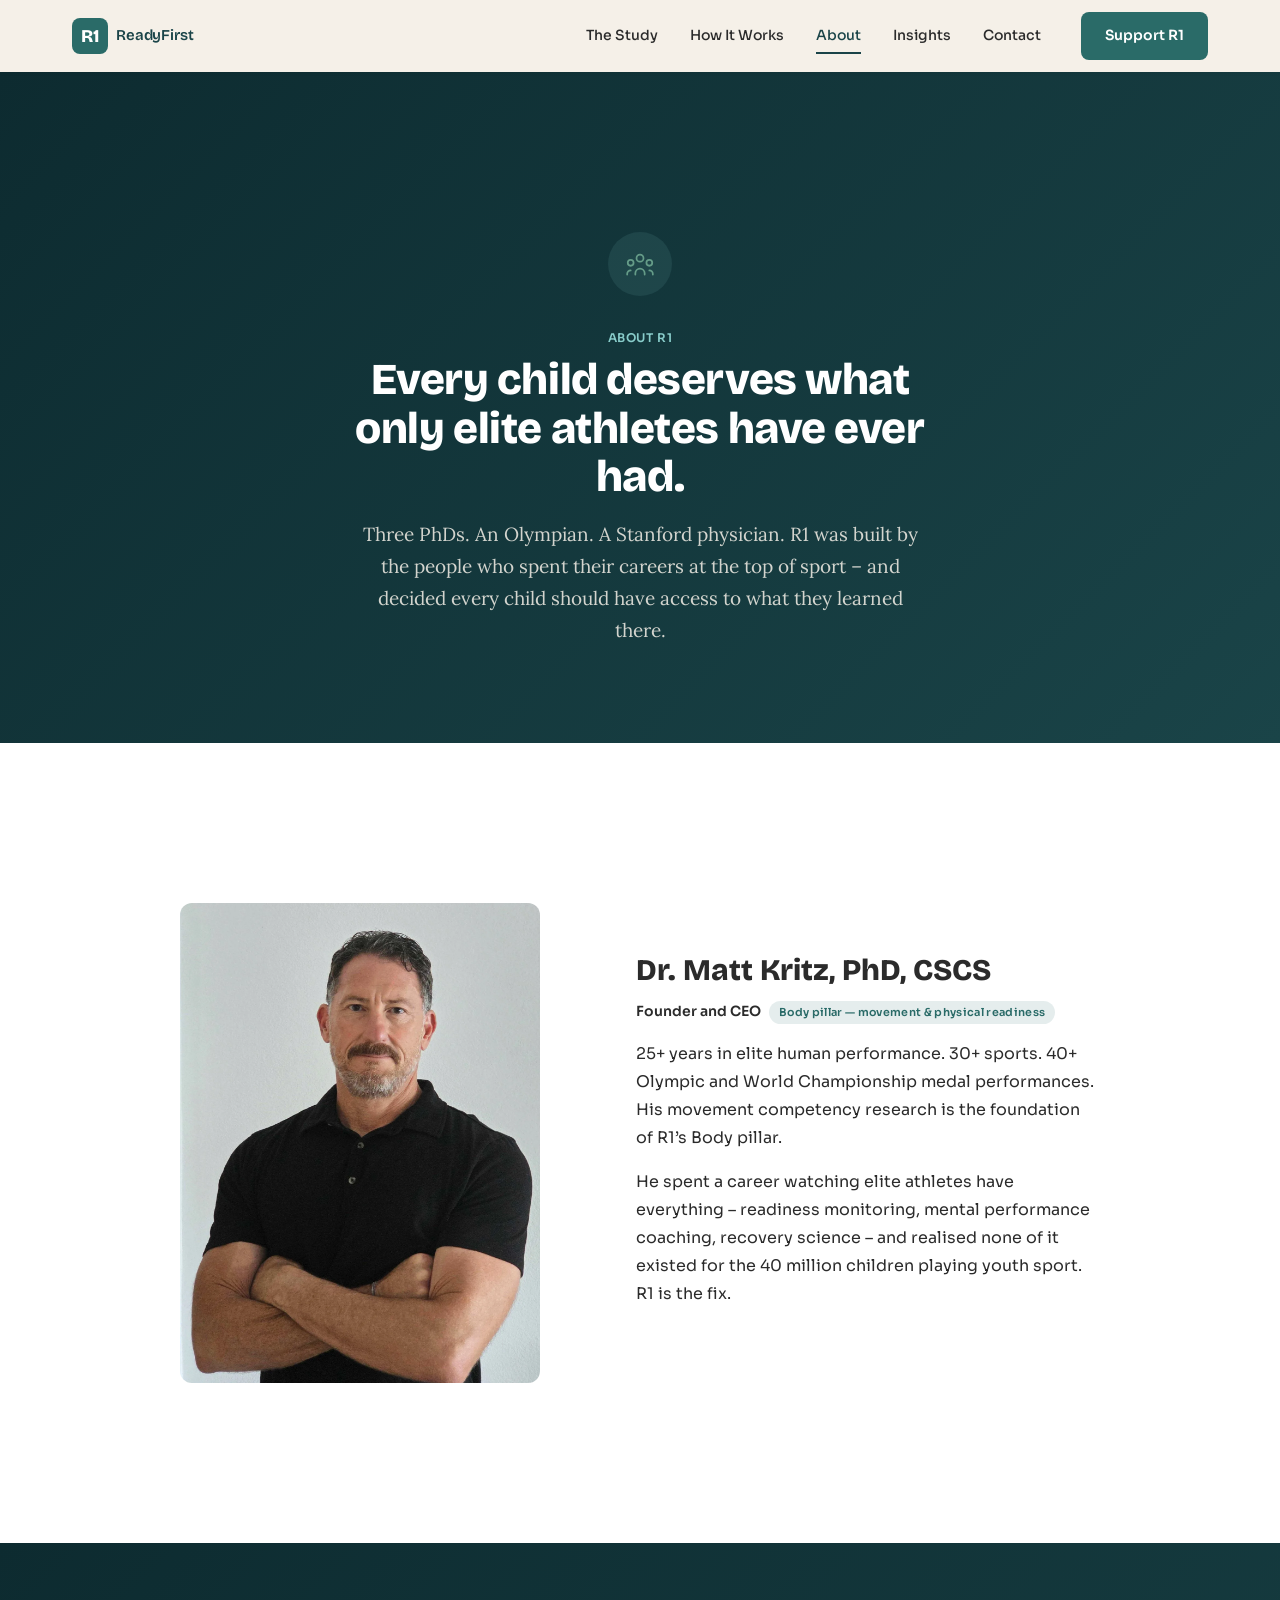
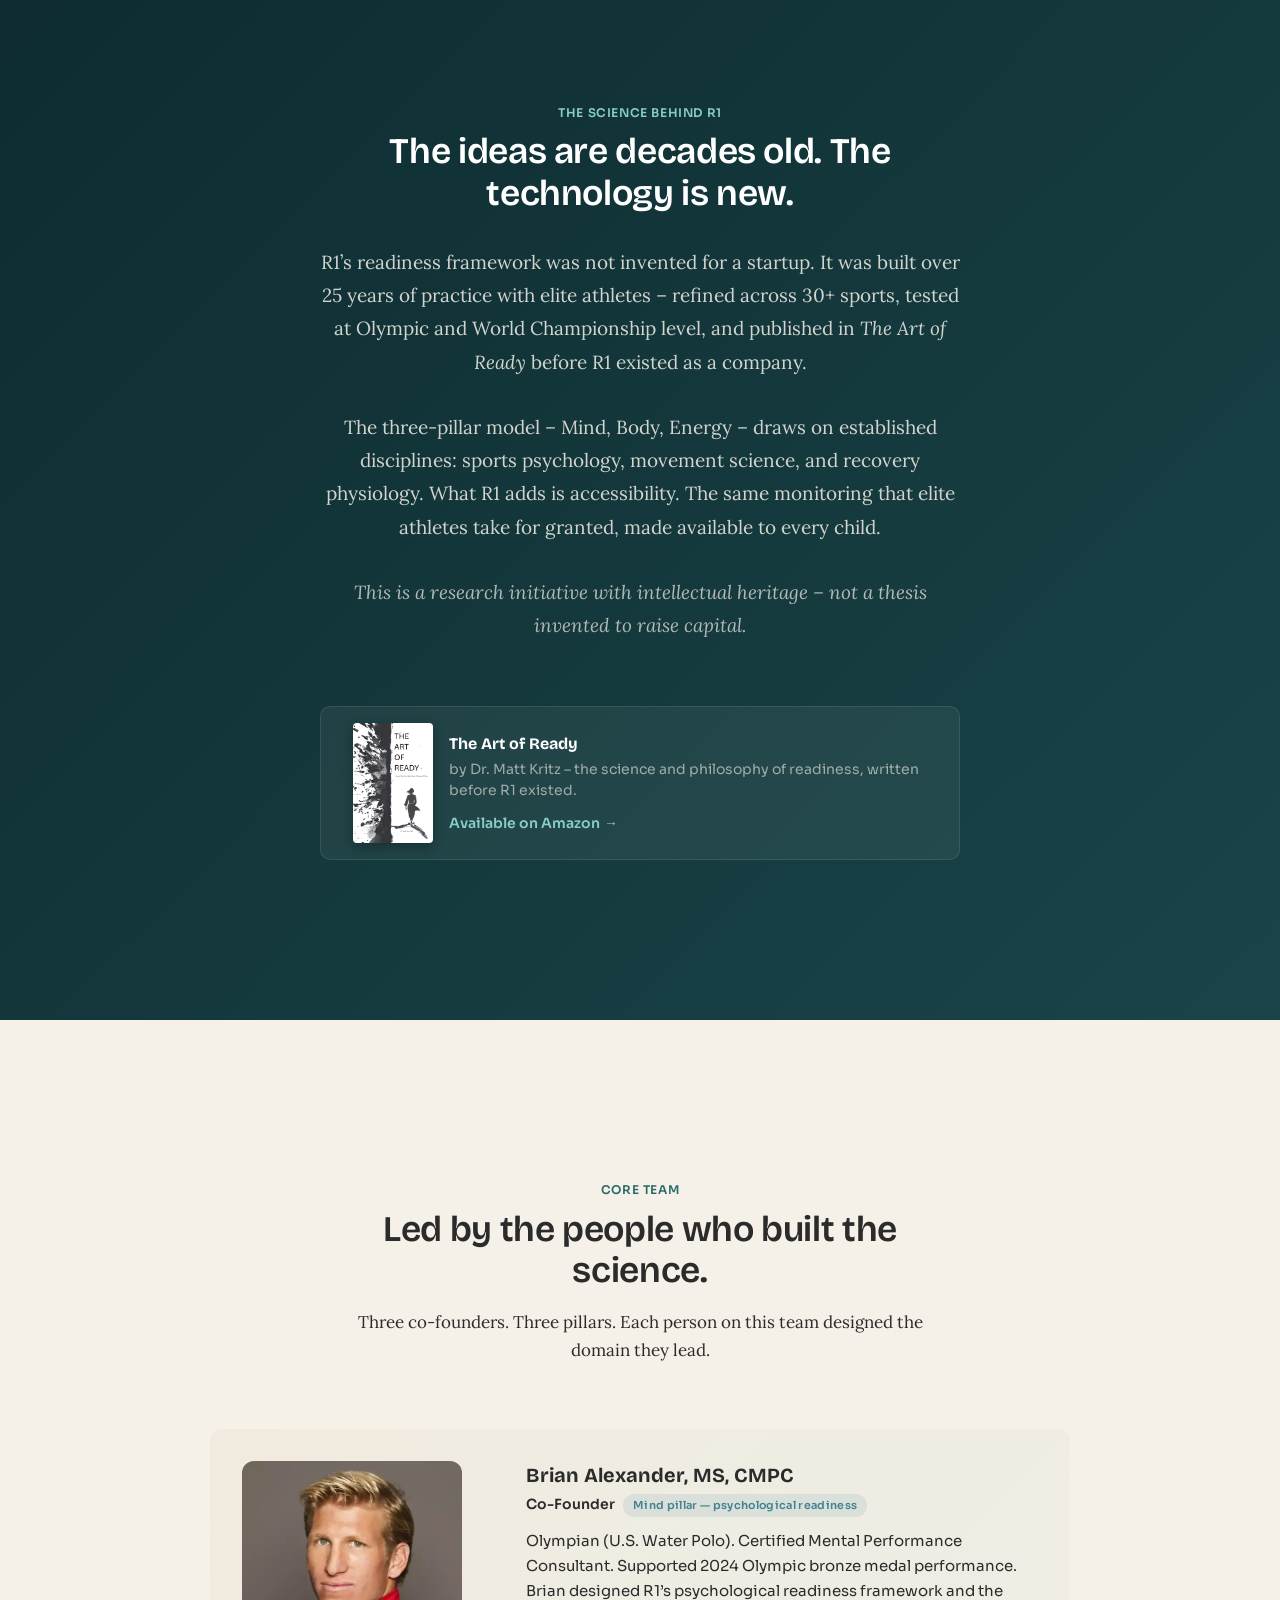
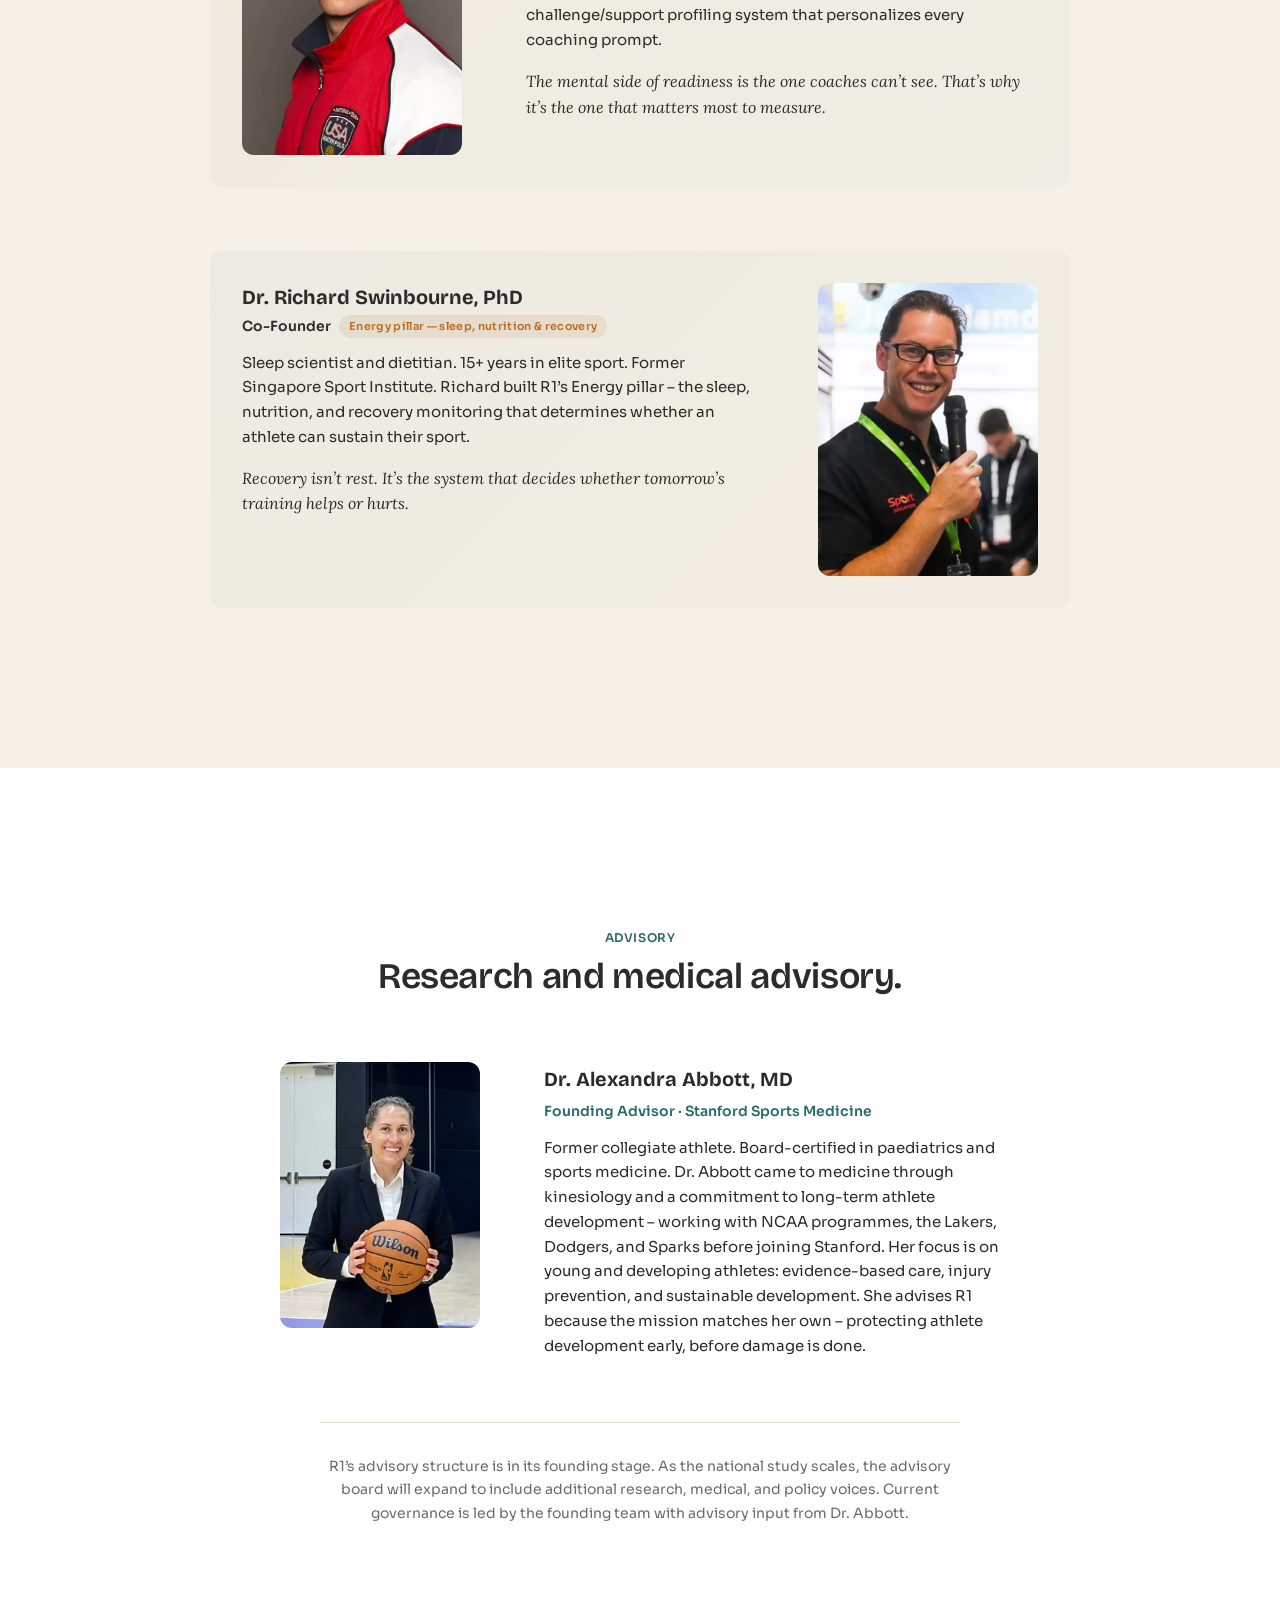
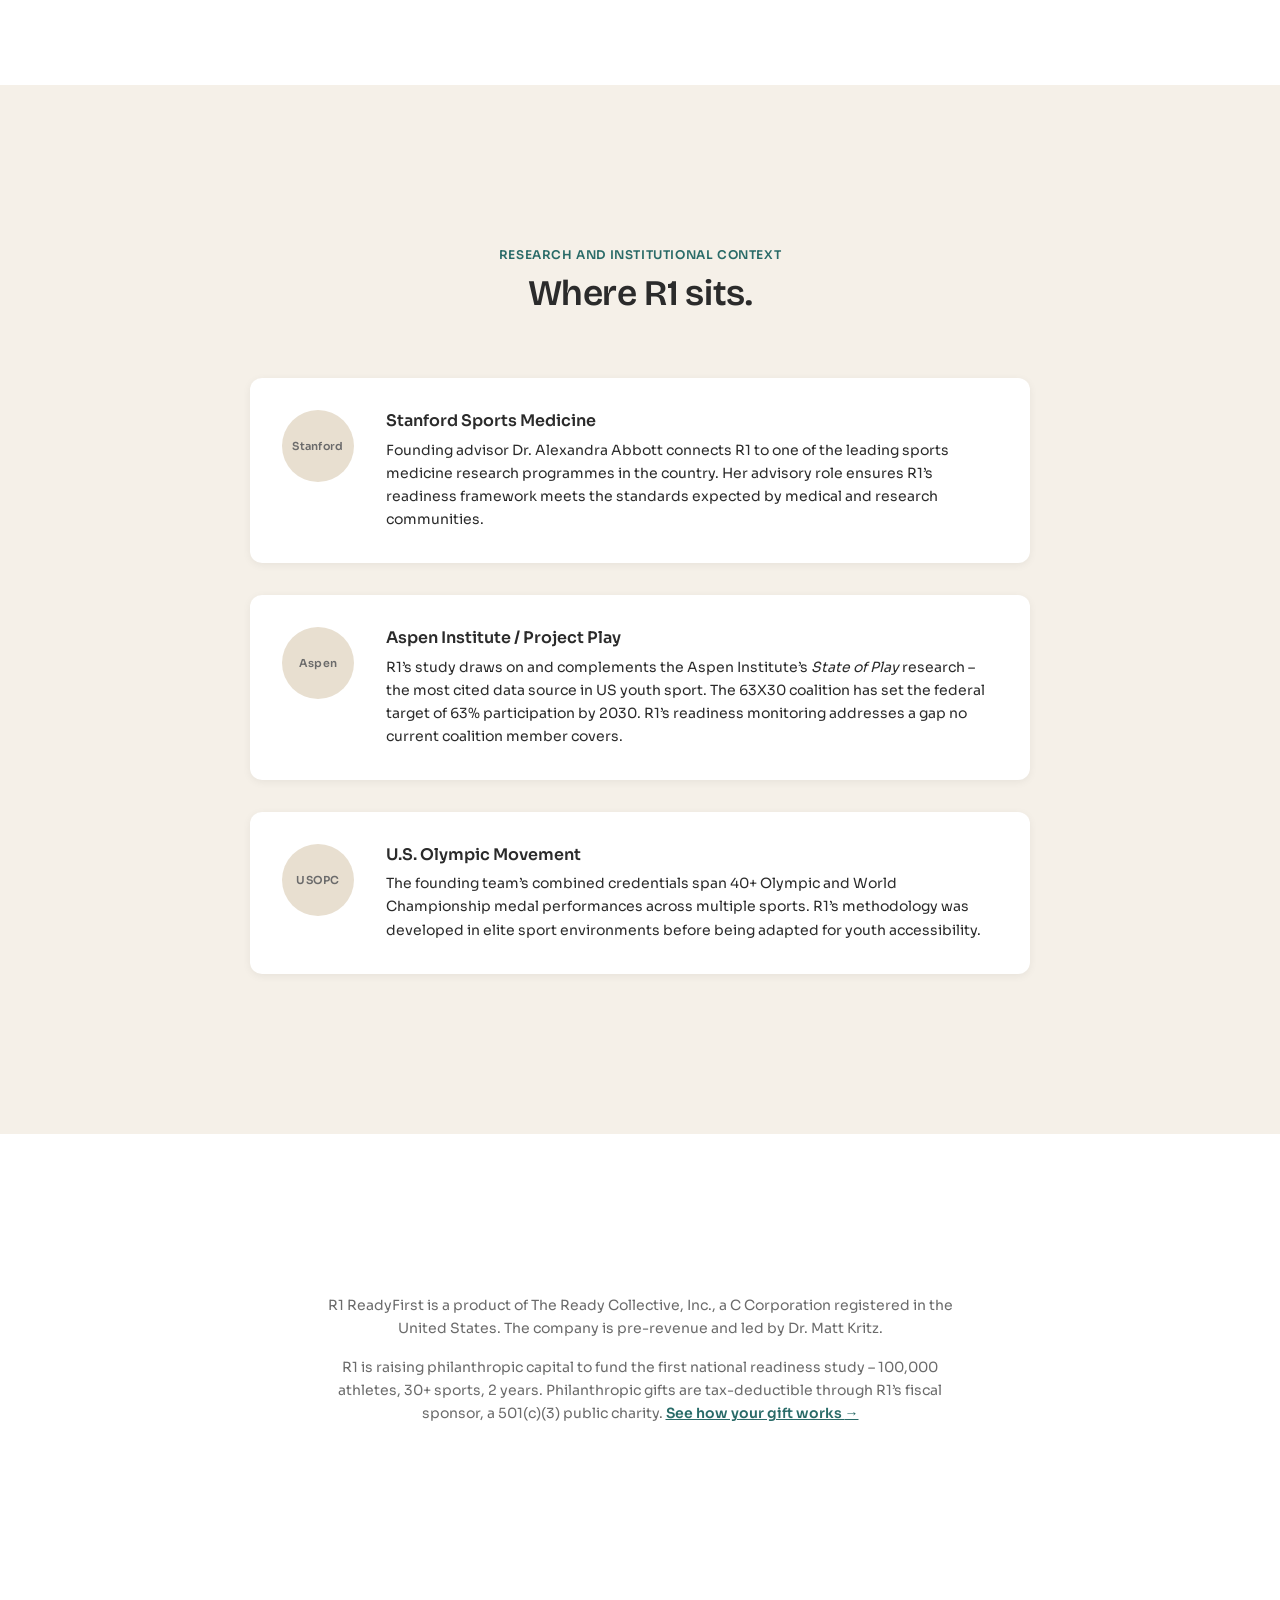
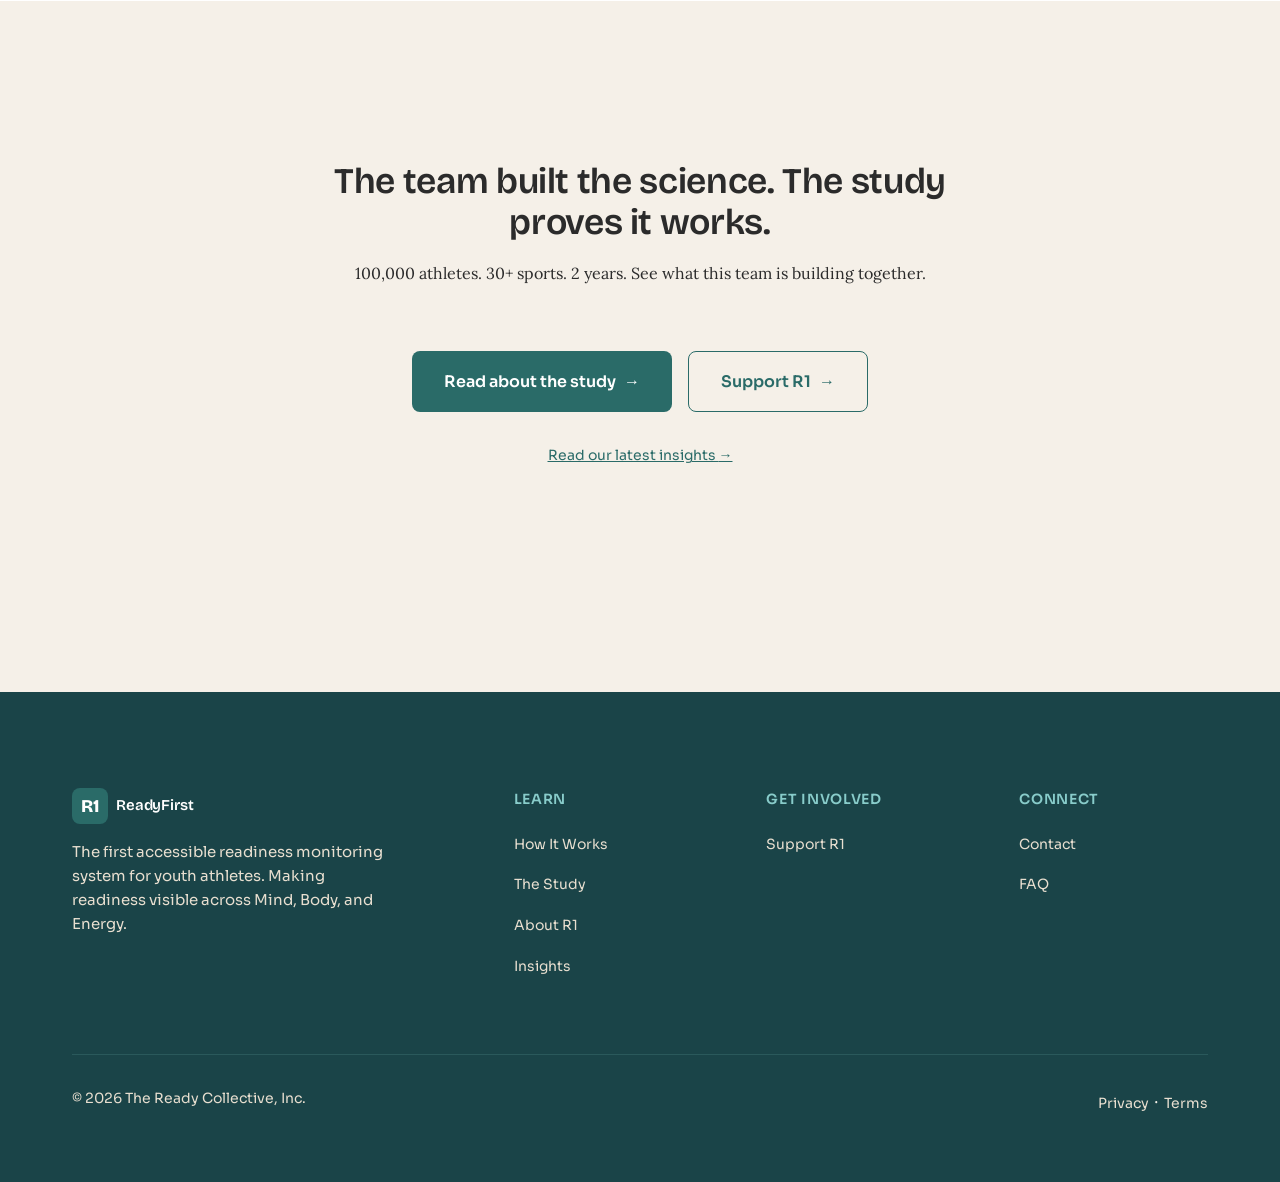
==== about.html @ bba160d3 "Add files via upload" ====
<!DOCTYPE html>
<html lang="en">
<head>
<meta charset="UTF-8">
<meta name="viewport" content="width=device-width, initial-scale=1.0">
<title>About – R1 ReadyFirst</title>
<meta name="description" content="The team behind R1 ReadyFirst. 3 PhDs, an Olympian, a Stanford advisor. 25+ years building the science behind youth athlete readiness.">
<meta property="og:title" content="About – R1 ReadyFirst">
<meta property="og:description" content="Meet the team behind R1 ReadyFirst – 3 PhDs, an Olympian, and a Stanford advisor building the first youth readiness system.">
<meta property="og:image" content="https://www.readyfirst.com/img/og-card.png">
<meta property="og:type" content="website">
<meta property="og:url" content="https://www.readyfirst.com/about.html">
<link rel="preconnect" href="https://fonts.googleapis.com">
<link rel="preconnect" href="https://fonts.gstatic.com" crossorigin>
<link href="https://fonts.googleapis.com/css2?family=Bricolage+Grotesque:wght@600;700;800&family=Lora:ital,wght@0,400;0,700;1,400&family=Libre+Baskerville:ital,wght@0,400;0,700;1,400&family=Sora:wght@400;500;600&display=swap" rel="stylesheet">
<link rel="stylesheet" href="css/shared.css">
<link rel="stylesheet" href="css/about.css">
<link rel="icon" href="data:image/svg+xml,%3Csvg xmlns=%27http://www.w3.org/2000/svg%27 viewBox=%270 0 36 36%27%3E%3Crect width=%2736%27 height=%2736%27 rx=%278%27 fill=%27%232D6A4F%27/%3E%3Ctext x=%2718%27 y=%2725%27 font-family=%27sans-serif%27 font-weight=%27800%27 font-size=%2718%27 fill=%27white%27 text-anchor=%27middle%27%3ER1%3C/text%3E%3C/svg%3E">
</head>
<body>

<!-- NAV -->
<a href="#main" class="skip-to-content">Skip to content</a>
<nav class="site-nav" role="navigation" aria-label="Main navigation">
  <div class="container">
    <a href="index.html" class="nav-logo"><span class="logo-mark">R1</span>ReadyFirst</a>
    <ul class="nav-links" id="navLinks">
      <li><a href="study.html">The Study</a></li>
      <li><a href="how-it-works.html">How It Works</a></li>
      <li><a href="about.html" class="nav-active">About</a></li>
      <li><a href="blog.html">Insights</a></li>
      <li><a href="contact.html">Contact</a></li>
      <li><a href="support.html" class="btn btn--primary">Support R1</a></li>
    </ul>
    <button class="nav-toggle" aria-label="Toggle menu" onclick="document.getElementById('navLinks').classList.toggle('open')"><svg viewBox="0 0 24 24" fill="none" stroke="currentColor" stroke-width="2" stroke-linecap="round"><line x1="3" y1="6" x2="21" y2="6"/><line x1="3" y1="12" x2="21" y2="12"/><line x1="3" y1="18" x2="21" y2="18"/></svg></button>
  </div>
</nav>

<!-- HERO -->
<section id="main" class="about-hero">
  <div class="about-hero__inner">
    <div class="about-hero__icon"><svg viewBox="0 0 24 24" fill="none" stroke="rgba(149,213,178,.6)" stroke-width="1.5" stroke-linecap="round" stroke-linejoin="round"><circle cx="12" cy="7" r="3"/><circle cx="4" cy="11" r="2.5"/><circle cx="20" cy="11" r="2.5"/><path d="M8 21v-1a4 4 0 018 0v1"/><path d="M1 21v-.5a3 3 0 013-3"/><path d="M23 21v-.5a3 3 0 00-3-3"/></svg></div>
    <span class="section-eyebrow">About R1</span>
    <h1>Every child deserves what only elite athletes have ever had.</h1>
    <p>Three PhDs. An Olympian. A Stanford physician. R1 was built by the people who spent their careers at the top of sport &ndash; and decided every child should have access to what they learned there.</p>
  </div>
</section>

<!-- MATT FEATURED -->
<section class="about-matt fade-in">
  <div class="about-matt__inner">
    <div class="about-matt__feature">
      <div class="about-matt__photo">
        <img src="img/matt-kritz-portrait.webp" alt="Dr. Matt Kritz, Founder and CEO" loading="lazy">
      </div>
      <div class="about-matt__info">
        <div class="about-matt__name">Dr. Matt Kritz, PhD, CSCS</div>
        <div class="about-matt__title">Founder and CEO <span class="pillar-badge pillar-badge--body">Body pillar &mdash; movement &amp; physical readiness</span></div>
        <p class="about-matt__creds">25+ years in elite human performance. 30+ sports. 40+ Olympic and World Championship medal performances. His movement competency research is the foundation of R1&rsquo;s Body pillar.</p>
        <p class="about-matt__origin">He spent a career watching elite athletes have everything &ndash; readiness monitoring, mental performance coaching, recovery science &ndash; and realised none of it existed for the 40 million children playing youth sport. R1 is the fix.</p>
      </div>
    </div>
  </div>
</section>

<!-- THE METHOD PRECEDES THE PRODUCT -->
<section class="about-heritage fade-in">
  <div class="about-heritage__inner">
    <span class="section-eyebrow">The science behind R1</span>
    <h2>The ideas are decades old. The technology is new.</h2>
    <p class="about-heritage__text">R1&rsquo;s readiness framework was not invented for a startup. It was built over 25 years of practice with elite athletes &ndash; refined across 30+ sports, tested at Olympic and World Championship level, and published in <em>The Art of Ready</em> before R1 existed as a company.</p>
    <p class="about-heritage__text">The three-pillar model &ndash; Mind, Body, Energy &ndash; draws on established disciplines: sports psychology, movement science, and recovery physiology. What R1 adds is accessibility. The same monitoring that elite athletes take for granted, made available to every child.</p>
    <p class="about-heritage__text">This is a research initiative with intellectual heritage &ndash; not a thesis invented to raise capital.</p>
    <div class="about-heritage__book">
      <div class="about-heritage__book-cover">
        <img src="img/book-cover.webp" alt="The Art of Ready by Dr. Matt Kritz" loading="lazy">
      </div>
      <div>
        <div class="about-heritage__book-title">The Art of Ready</div>
        <div class="about-heritage__book-sub">by Dr. Matt Kritz &ndash; the science and philosophy of readiness, written before R1 existed.</div>
        <a href="https://us.amazon.com/Art-Ready-Train-Energy-Thrive/dp/B0FWX7GK8J" target="_blank" rel="noopener" class="about-heritage__book-link">Available on Amazon <span class="arrow">&rarr;</span></a>
      </div>
    </div>
  </div>
</section>

<!-- CORE TEAM -->
<section class="about-team fade-in">
  <div class="about-team__inner">
    <div class="about-team__header">
      <span class="section-eyebrow">Core team</span>
      <h2>Led by the people who built the science.</h2>
      <p>Three co-founders. Three pillars. Each person on this team designed the domain they lead.</p>
    </div>
    <div class="about-team__grid">
      <div class="about-team__member about-team__member--mind">
        <div class="about-team__member-photo">
          <img src="img/team-brian.webp" alt="Brian Alexander at the Olympic Games" loading="lazy">
        </div>
        <div class="about-team__member-info">
          <h3>Brian Alexander, MS, CMPC</h3>
          <div class="about-team__member-role about-team__member-role--mind">Co-Founder <span class="pillar-badge pillar-badge--mind">Mind pillar &mdash; psychological readiness</span></div>
          <p class="about-team__member-cred">Olympian (U.S. Water Polo). Certified Mental Performance Consultant. Supported 2024 Olympic bronze medal performance. Brian designed R1&rsquo;s psychological readiness framework and the challenge/support profiling system that personalizes every coaching prompt.</p>
          <p class="about-team__member-quote">The mental side of readiness is the one coaches can&rsquo;t see. That&rsquo;s why it&rsquo;s the one that matters most to measure.</p>
        </div>
      </div>
      <div class="about-team__member about-team__member--reverse about-team__member--energy">
        <div class="about-team__member-photo">
          <img src="img/team-richard.webp" alt="Dr. Richard Swinbourne presenting on sport science" loading="lazy">
        </div>
        <div class="about-team__member-info">
          <h3>Dr. Richard Swinbourne, PhD</h3>
          <div class="about-team__member-role about-team__member-role--energy">Co-Founder <span class="pillar-badge pillar-badge--energy">Energy pillar &mdash; sleep, nutrition &amp; recovery</span></div>
          <p class="about-team__member-cred">Sleep scientist and dietitian. 15+ years in elite sport. Former Singapore Sport Institute. Richard built R1&rsquo;s Energy pillar &ndash; the sleep, nutrition, and recovery monitoring that determines whether an athlete can sustain their sport.</p>
          <p class="about-team__member-quote">Recovery isn&rsquo;t rest. It&rsquo;s the system that decides whether tomorrow&rsquo;s training helps or hurts.</p>
        </div>
      </div>
    </div>
  </div>
</section>

<!-- ADVISOR & GOVERNANCE -->
<section class="about-advisor-section fade-in">
  <div class="about-advisor-section__inner">
    <div class="about-advisor-section__header">
      <span class="section-eyebrow">Advisory</span>
      <h2>Research and medical advisory.</h2>
    </div>
    <div class="about-advisor">
      <div class="about-advisor__photo">
        <img src="img/team-abbott.webp" alt="Dr. Alexandra Abbott" loading="lazy">
      </div>
      <div>
        <div class="about-advisor__name">Dr. Alexandra Abbott, MD</div>
        <div class="about-advisor__role">Founding Advisor &middot; Stanford Sports Medicine</div>
        <p class="about-advisor__cred">Former collegiate athlete. Board-certified in paediatrics and sports medicine. Dr. Abbott came to medicine through kinesiology and a commitment to long-term athlete development &ndash; working with NCAA programmes, the Lakers, Dodgers, and Sparks before joining Stanford. Her focus is on young and developing athletes: evidence-based care, injury prevention, and sustainable development. She advises R1 because the mission matches her own &ndash; protecting athlete development early, before damage is done.</p>
      </div>
    </div>
    <p class="about-advisor-section__governance">R1&rsquo;s advisory structure is in its founding stage. As the national study scales, the advisory board will expand to include additional research, medical, and policy voices. Current governance is led by the founding team with advisory input from Dr. Abbott.</p>
  </div>
</section>

<!-- INSTITUTIONAL CONTEXT -->
<section class="about-institutions fade-in">
  <div class="about-institutions__inner">
    <div class="about-institutions__header">
      <span class="section-eyebrow">Research and institutional context</span>
      <h2>Where R1 sits.</h2>
    </div>
    <div class="about-institutions__list">
      <div class="about-institutions__row">
        <div class="about-institutions__logo-placeholder" aria-label="Stanford Sports Medicine">
          <span>Stanford</span>
        </div>
        <div class="about-institutions__text">
          <h3>Stanford Sports Medicine</h3>
          <p>Founding advisor Dr. Alexandra Abbott connects R1 to one of the leading sports medicine research programmes in the country. Her advisory role ensures R1&rsquo;s readiness framework meets the standards expected by medical and research communities.</p>
        </div>
      </div>
      <div class="about-institutions__row">
        <div class="about-institutions__logo-placeholder" aria-label="Aspen Institute Project Play">
          <span>Aspen</span>
        </div>
        <div class="about-institutions__text">
          <h3>Aspen Institute / Project Play</h3>
          <p>R1&rsquo;s study draws on and complements the Aspen Institute&rsquo;s <em>State of Play</em> research &ndash; the most cited data source in US youth sport. The 63X30 coalition has set the federal target of 63% participation by 2030. R1&rsquo;s readiness monitoring addresses a gap no current coalition member covers.</p>
        </div>
      </div>
      <div class="about-institutions__row">
        <div class="about-institutions__logo-placeholder" aria-label="U.S. Olympic Movement">
          <span>USOPC</span>
        </div>
        <div class="about-institutions__text">
          <h3>U.S. Olympic Movement</h3>
          <p>The founding team&rsquo;s combined credentials span 40+ Olympic and World Championship medal performances across multiple sports. R1&rsquo;s methodology was developed in elite sport environments before being adapted for youth accessibility.</p>
        </div>
      </div>
    </div>
  </div>
</section>

<!-- THE ORGANISATION -->
<section class="about-org fade-in">
  <div class="about-org__inner">
    <p>R1 ReadyFirst is a product of The Ready Collective, Inc., a C Corporation registered in the United States. The company is pre-revenue and led by Dr. Matt Kritz.</p>
    <p>R1 is raising philanthropic capital to fund the first national readiness study &ndash; 100,000 athletes, 30+ sports, 2 years. Philanthropic gifts are tax-deductible through R1&rsquo;s fiscal sponsor, a 501(c)(3) public charity. <a href="support.html">See how your gift works <span class="arrow">&rarr;</span></a></p>
  </div>
</section>

<!-- CTA -->
<section class="about-cta fade-in">
  <div class="about-cta__inner">
    <h2>The team built the science. The study proves it works.</h2>
    <p>100,000 athletes. 30+ sports. 2 years. See what this team is building together.</p>
    <div class="about-cta__buttons">
      <a href="study.html" class="btn btn--primary btn--lg">Read about the study <span class="arrow">&rarr;</span></a>
      <a href="support.html" class="btn btn--secondary btn--lg">Support R1 <span class="arrow">&rarr;</span></a>
    </div>
    <p class="mt-md" style="font-family:var(--font-ui);font-size:.875rem"><a href="blog.html">Read our latest insights <span class="arrow">&rarr;</span></a></p>
  </div>
</section>

<!-- FOOTER -->
<footer class="site-footer" role="contentinfo">
  <div class="container">
    <div class="footer-grid">
      <div class="footer-brand"><a href="index.html" class="nav-logo"><span class="logo-mark">R1</span>ReadyFirst</a><p>The first accessible readiness monitoring system for youth athletes. Making readiness visible across Mind, Body, and Energy.</p></div>
      <div class="footer-col"><h4>Learn</h4><ul><li><a href="how-it-works.html">How It Works</a></li><li><a href="study.html">The Study</a></li><li><a href="about.html">About R1</a></li><li><a href="blog.html">Insights</a></li></ul></div>
      <div class="footer-col"><h4>Get Involved</h4><ul><li><a href="support.html">Support R1</a></li></ul></div>
      <div class="footer-col"><h4>Connect</h4><ul><li><a href="contact.html">Contact</a></li><li><a href="faq.html">FAQ</a></li></ul></div>
    </div>
    <div class="footer-bottom"><p>&copy; 2026 The Ready Collective, Inc.</p><div><a href="#">Privacy</a> &middot; <a href="#">Terms</a></div></div>
  </div>
</footer>

<script>
const observer=new IntersectionObserver(e=>{e.forEach(e=>{e.isIntersecting&&e.target.classList.add("visible")})},{threshold:.1,rootMargin:"0px 0px -40px 0px"});
document.querySelectorAll(".fade-in").forEach(el=>observer.observe(el));
document.querySelectorAll(".nav-links a:not(.nav-dropdown__trigger)").forEach(a=>{a.addEventListener("click",()=>{document.getElementById("navLinks").classList.remove("open")})});
document.querySelectorAll(".nav-dropdown__trigger").forEach(btn=>{btn.addEventListener("click",()=>{btn.closest(".nav-dropdown").classList.toggle("open")})});
</script>
</body>
</html>
---- css/shared.css ----
/* =====================================================
   R1 ReadyFirst – Shared Design Tokens & Components
   Applies to every page. Page-specific layout in [page].css
   ===================================================== */

/* RESET */
*,*::before,*::after{margin:0;padding:0;box-sizing:border-box}
html{font-size:16px;scroll-behavior:smooth;-webkit-font-smoothing:antialiased}
img,svg{display:block;max-width:100%}

/* SKIP TO CONTENT */
.skip-to-content{position:absolute;top:-100%;left:var(--md);background:var(--jade);color:var(--white);padding:.75rem 1.5rem;border-radius:0 0 8px 8px;font-family:var(--font-ui);font-size:.875rem;font-weight:600;text-decoration:none;z-index:200;transition:top .2s}
.skip-to-content:focus{top:0}

/* TOKENS */
:root{
  --jade:#2A6B68;--jade-dk:#1A4448;--jade-lt:#88CCCA;--jade-deep:#0D2B30;
  --sand:#F5F0E8;--sand-dk:#E8DFD0;--sand-lt:#F0EBE0;
  --sky:#428393;--sky-lt:#BBD5DC;
  --terra:#BC6C25;--terra-soft:#DDA15E;
  --char:#2B2B2B;--wgray:#6B6B6B;--white:#FFFFFF;
  --build:#A0785A;--grow:#5B9E6F;--flow:#4A7C8F;
  --g-forest:linear-gradient(135deg,var(--jade-dk),var(--jade));
  --g-deep:linear-gradient(135deg,var(--jade-deep),var(--jade-dk));
  --g-warm:linear-gradient(135deg,var(--terra-soft),var(--sand));
  --sh:0 2px 8px rgba(var(--black-rgb),.06);--sh2:0 4px 16px rgba(var(--black-rgb),.1);
  --xs:.5rem;--sm:1rem;--md:2rem;--lg:4rem;--xl:6rem;--xxl:10rem;
  --max:1200px;--read:680px;
  /* RGB channel tokens — use as rgba(var(--jade-rgb),.1) for alpha compositing */
  --jade-rgb:42,107,104;
  --jade-dk-rgb:26,68,72;
  --jade-lt-rgb:136,204,202;
  --jade-deep-rgb:13,43,48;
  --sand-rgb:245,240,232;
  --terra-rgb:188,108,37;
  --terra-soft-rgb:221,161,94;
  --sky-rgb:66,131,147;
  --build-rgb:160,120,90;
  --grow-rgb:91,158,111;
  --flow-rgb:74,124,143;
  --char-rgb:43,43,43;
  --wgray-rgb:107,107,107;
  --white-rgb:255,255,255;
  --black-rgb:0,0,0;
  /* Pillar tint channels — warm sand-gold, soft green, soft teal */
  --pillar-warm-rgb:196,160,112;
  --pillar-green-rgb:125,170,122;
  --pillar-teal-rgb:80,144,128;
  /* Utility */
  --sand-icon:#E0D4C2;
  /* Gradient mid-stops */
  --sand-warm:#F5EDE4;
  --jade-funder:#1A5258;
  --org-tint:#EBF0E8;
  /* Eyebrow colours: --eyebrow-light on sand/white backgrounds,
     --eyebrow-dark on forest/deep gradient backgrounds,
     --eyebrow-warm on terra-soft/g-warm backgrounds. No other values. */
  --eyebrow-light:var(--jade);
  --eyebrow-dark:var(--jade-lt);
  --eyebrow-warm:var(--jade-dk);
  /* Typography tokens — use these, never hardcode font strings */
  --font-display:'Bricolage Grotesque',sans-serif;
  --font-ui:'Sora',sans-serif;
  --font-prose:'Lora',Georgia,serif;
  --font-quote:'Libre Baskerville',Georgia,serif;
}

/* TYPOGRAPHY */
body{font-family:var(--font-prose);font-size:1.125rem;line-height:1.7;color:var(--char);background:var(--sand)}
h1,h2{font-family:var(--font-display)}
.ui,.btn,.nav-links a:not(.btn),.card__eyebrow,.card__cta,.card__body,.stat-number,.stat-caption,.stat-source,.section-eyebrow,.team-role,.team-cred,.team-name,.pillar-tag,.footer-col a,.footer-col h4,.footer-bottom p,.footer-bottom a{font-family:var(--font-ui)}
blockquote{font-family:var(--font-quote)}
h1,h2{line-height:1.15;letter-spacing:-.01em}
h2{font-size:clamp(1.75rem,3.5vw,2.25rem);font-weight:600}
/* h3 font rule: --font-ui is the default (functional/UI headings — cards, features, list items).
   Override to var(--font-display) for display headings — named people, named entities, hero sub-labels.
   Do this in page CSS with an explicit font-family declaration, not by changing this rule. */
h3{font-size:1.25rem;font-weight:600;line-height:1.4;font-family:var(--font-ui)}
a{color:var(--jade);transition:color .3s}a:hover{color:var(--jade-dk)}

/* LAYOUT */
.container{width:100%;max-width:var(--max);margin:0 auto;padding:0 var(--md)}
.section{padding:var(--xl) 0}

/* NAV */
.site-nav{position:sticky;top:0;z-index:100;height:72px;display:flex;align-items:center;background:var(--sand);box-shadow:0 1px 4px rgba(var(--black-rgb),.05)}
.site-nav .container{display:flex;align-items:center;justify-content:space-between}
.nav-logo{display:flex;align-items:center;gap:.5rem;text-decoration:none;font-family:var(--font-display);font-weight:600;font-size:.9375rem;color:var(--jade-dk);letter-spacing:-.01em}
.logo-mark{display:inline-flex;align-items:center;justify-content:center;width:36px;height:36px;background:var(--jade);color:var(--white);border-radius:8px;font-weight:800;font-size:1.125rem;line-height:1}
.nav-links{display:flex;align-items:center;gap:var(--md);list-style:none}
.nav-links li{display:flex;align-items:center}
.nav-links a:not(.btn){font-size:.875rem;font-weight:500;color:var(--char);text-decoration:none;padding:.25rem 0;position:relative;transition:color .3s}
.nav-links a:not(.btn)::after{content:'';position:absolute;bottom:-2px;left:0;width:0;height:2px;background:var(--jade-dk);transition:width .3s}
.nav-links a:not(.btn):hover{color:var(--jade-dk)}
.nav-links a:not(.btn):hover::after{width:100%}
.nav-links .btn{margin-left:.5rem}
.nav-toggle{display:none;background:none;border:none;cursor:pointer;padding:.5rem;color:var(--char)}
.nav-toggle svg{width:24px;height:24px}
.nav-links a:not(.btn).nav-active{color:var(--jade-dk)}.nav-links a:not(.btn).nav-active::after{width:100%}

/* NAV DROPDOWN */
.nav-dropdown{position:relative;display:flex;align-items:center}
.nav-dropdown__trigger{font-family:var(--font-ui);font-size:.875rem;font-weight:500;color:var(--char);background:none;border:none;cursor:pointer;padding:.25rem 0;display:inline-flex;align-items:center;gap:.35rem;position:relative;transition:color .3s;line-height:1}
.nav-dropdown__trigger::after{content:'';position:absolute;bottom:-2px;left:0;width:0;height:2px;background:var(--jade-dk);transition:width .3s}
.nav-dropdown__trigger:hover{color:var(--jade-dk)}.nav-dropdown__trigger:hover::after{width:100%}
.nav-dropdown__trigger.nav-active{color:var(--jade-dk)}.nav-dropdown__trigger.nav-active::after{width:100%}
.nav-dropdown__trigger svg{transition:transform .3s}
.nav-dropdown__menu{display:none;position:absolute;top:100%;left:-.75rem;background:var(--sand);border-radius:10px;box-shadow:var(--sh2);padding:1rem 1.75rem;list-style:none;z-index:110;white-space:nowrap}
.nav-dropdown__menu::before{content:'';position:absolute;top:2px;left:24px;width:12px;height:12px;background:var(--sand);border-radius:2px;rotate:45deg;box-shadow:-1px -1px 2px rgba(var(--black-rgb),.04)}
.nav-dropdown__menu li a{display:block;padding:.5rem .25rem;font-family:var(--font-ui);font-size:.875rem;font-weight:500;color:var(--char);text-decoration:none;transition:color .2s;border-radius:6px}
.nav-dropdown__menu li a:hover{color:var(--jade-dk)}
.nav-dropdown__menu li a.nav-active{color:var(--jade-dk);font-weight:600}
.nav-dropdown:hover .nav-dropdown__menu{display:block}
.nav-dropdown:hover .nav-dropdown__trigger svg{transform:rotate(180deg)}

/* BUTTONS */
.btn{display:inline-flex;align-items:center;justify-content:center;gap:.5rem;font-size:.875rem;font-weight:600;text-decoration:none;padding:.75rem 1.5rem;border-radius:8px;border:none;cursor:pointer;transition:all .3s;white-space:nowrap}
.btn--primary{background:var(--jade);color:var(--white)}.btn--primary:hover{background:var(--jade-dk);color:var(--white)}
.btn--secondary{background:transparent;color:var(--jade);border:1.5px solid var(--jade)}.btn--secondary:hover{background:var(--jade);color:var(--white)}
.btn--lg{font-size:1rem;padding:1rem 2rem}
.btn--hero{background:var(--white);color:var(--jade-dk);font-size:1rem;padding:1rem 2rem}.btn--hero:hover{background:var(--sand);color:var(--jade-dk)}
.btn--hero-ghost{background:transparent;color:rgba(var(--sand-rgb),.85);font-size:1rem;padding:1rem 2rem;border:1.5px solid rgba(var(--sand-rgb),.3)}.btn--hero-ghost:hover{background:rgba(var(--white-rgb),.1);color:var(--white)}
.btn .arrow{transition:transform .3s}.btn:hover .arrow{transform:translateX(3px)}

/* Dark-section button overrides — prevents hover disappearing into background */
.scale-stats--elevated .btn--primary{background:var(--white);color:var(--jade-dk)}
.scale-stats--elevated .btn--primary:hover{background:var(--sand);color:var(--jade-dk)}

/* SECTION EYEBROW */
.section-eyebrow{font-family:var(--font-ui);font-size:.75rem;font-weight:600;text-transform:uppercase;letter-spacing:.05em;display:block;margin-bottom:var(--xs)}

/* GTM SIGNAL – urgency / founding funder / timing language */
.gtm-signal{font-family:var(--font-ui);font-size:1rem;font-weight:400;color:var(--jade);line-height:1.55;display:block}
.gtm-signal--dark{color:var(--jade-lt)}

/* PHOTO INITIALS – placeholder for missing portraits */

/* PILLAR TAGS */
.pillar-tag{display:inline-flex;flex-direction:column;align-items:center;gap:.5rem;font-size:.875rem;font-weight:600;letter-spacing:.02em}
.pillar-tag__circle{width:72px;height:72px;border-radius:50%;display:flex;align-items:center;justify-content:center}
.pillar-tag__circle svg{width:36px;height:36px;flex-shrink:0}
.pillar-tag--mind .pillar-tag__circle{background:rgba(var(--pillar-warm-rgb),.18)}.pillar-tag--mind .pillar-tag__circle svg{stroke:var(--char)}.pillar-tag--mind{color:var(--char)}
.pillar-tag--body .pillar-tag__circle{background:rgba(var(--pillar-green-rgb),.16)}.pillar-tag--body .pillar-tag__circle svg{stroke:var(--char)}.pillar-tag--body{color:var(--char)}
.pillar-tag--energy .pillar-tag__circle{background:rgba(var(--pillar-teal-rgb),.16)}.pillar-tag--energy .pillar-tag__circle svg{stroke:var(--char)}.pillar-tag--energy{color:var(--char)}

/* STAT CARDS (shared across homepage + study) */
.stat-source{font-size:.6875rem;color:var(--wgray);margin-top:.375rem}

/* READINESS DIAGRAM (shared – used on How It Works + Parents) */
.dfade{opacity:0;animation:fadeOnly var(--fdur,.5s) ease var(--fdelay,0s) both}

/* FOOTER */
.site-footer{background:var(--jade-dk);color:var(--sand);padding:var(--xl) 0 var(--lg)}
.footer-grid{display:grid;grid-template-columns:2fr 1fr 1fr 1fr;gap:var(--lg);margin-bottom:var(--lg)}
.footer-brand{max-width:320px}
.footer-brand .nav-logo{color:var(--white);margin-bottom:var(--sm)}
.footer-brand p{font-family:var(--font-ui);font-size:.9375rem;line-height:1.6;color:var(--sand-dk)}
.footer-col h4{font-family:var(--font-ui);font-size:.875rem;font-weight:600;text-transform:uppercase;letter-spacing:.05em;color:var(--jade-lt);margin-bottom:var(--sm)}
.footer-col ul{list-style:none}.footer-col li{margin-bottom:.625rem}
.footer-col a{font-family:var(--font-ui);font-size:.875rem;color:var(--sand-dk);text-decoration:none;transition:color .3s}.footer-col a:hover{color:var(--white)}
.footer-bottom{border-top:1px solid rgba(var(--jade-lt-rgb),.15);padding-top:var(--md);display:flex;justify-content:space-between;flex-wrap:wrap;gap:var(--sm)}
.footer-bottom p,.footer-bottom a{font-family:var(--font-ui);font-size:.875rem;color:var(--sand-dk)}
.footer-bottom a{text-decoration:none}.footer-bottom a:hover{color:var(--white)}

/* ANIMATIONS */
.fade-in{opacity:0;transform:translateY(16px);transition:opacity .6s ease-out,transform .6s ease-out}
.fade-in.visible{opacity:1;transform:translateY(0)}
@keyframes draw{from{stroke-dashoffset:var(--len)}to{stroke-dashoffset:0}}
@keyframes fadeOnly{from{opacity:0}to{opacity:1}}

/* UTILITIES */
.mobile-br{display:block}

/* RESPONSIVE – SHARED */
/* PAGE PHOTO BREAK – contained image with rounded corners, matches pause pattern */
.page-photo-break{padding:var(--lg) var(--md)}
.page-photo-break__inner{max-width:1060px;margin:0 auto;overflow:hidden;border-radius:12px}
.page-photo-break__img{width:100%;height:400px;object-fit:cover;object-position:center 40%;display:block}

@media(max-width:767px){
  .mobile-br{display:none}
  .container{padding:0 var(--sm)}
  .section{padding:var(--lg) 0}
  h2{font-size:1.375rem}
  .nav-links{display:none;position:fixed;top:72px;left:0;right:0;background:var(--sand);flex-direction:column;padding:var(--md);box-shadow:var(--sh);gap:1.5rem}.nav-links.open{display:flex}.nav-toggle{display:block}
  .nav-dropdown__trigger{width:100%;justify-content:space-between}
  .nav-dropdown__menu{position:static;transform:none;box-shadow:none;background:var(--sand-dk);border-radius:8px;padding:.25rem 0;min-width:100%;margin-top:.375rem}
  .nav-dropdown__menu::before{display:none}
  .nav-dropdown.open .nav-dropdown__menu{display:block}
  .nav-dropdown:hover .nav-dropdown__menu{display:none}
  .nav-dropdown.open:hover .nav-dropdown__menu{display:block}
  .footer-grid{grid-template-columns:1fr;gap:var(--md)}
  .page-photo-break__inner{margin:0 var(--sm);border-radius:10px}
  .page-photo-break__img{height:240px}
}

/* Utility classes — replacing inline styles */
.img-cover{width:100%;height:100%;object-fit:cover;display:block}
.img-cover--rounded{border-radius:12px}
.img-cover--circle{border-radius:50%}
.text-center{text-align:center}
.mt-sm{margin-top:var(--sm)}
.mt-md{margin-top:var(--md)}
.mt-lg{margin-top:var(--lg)}
.mb-sm{margin-bottom:var(--sm)}
.mb-lg{margin-bottom:var(--lg)}
.inline-read-link{font-family:var(--font-ui);font-size:.875rem;font-weight:600;color:var(--jade);text-decoration:none}
.inline-read-link--light{color:var(--jade-lt)}
.section-eyebrow--sky{color:var(--eyebrow-light)}
.section-eyebrow--jade{color:var(--jade)}
.section-eyebrow--jade-lt{color:var(--jade-lt)}
.card-cta-label{pointer-events:none}
.flex-center-wrap{display:flex;gap:var(--sm);justify-content:center;flex-wrap:wrap}
.img-cover--top{object-position:center top}
.btn--sm{font-size:.8125rem;padding:.5rem 1.25rem}
.footer-col .btn{margin-top:.5rem}
---- css/about.css ----
/* =====================================================
   R1 ReadyFirst – About Page Layout
   Requires: shared.css
   v20 – Real photos, expanded team, reordered sections
   ===================================================== */

/* HERO */
.about-hero{padding:var(--xxl) var(--md) var(--xl);background:var(--g-deep);text-align:center;color:var(--white)}
.about-hero__inner{max-width:620px;margin:0 auto}
.about-hero__icon{width:64px;height:64px;border-radius:50%;background:rgba(var(--jade-lt-rgb),.1);display:flex;align-items:center;justify-content:center;margin:0 auto var(--md)}
.about-hero__icon svg{width:28px;height:28px}
.about-hero .section-eyebrow{color:var(--eyebrow-dark)}
.about-hero h1{font-size:clamp(2rem,5vw,2.75rem);font-weight:800;color:var(--white);margin-bottom:var(--sm);line-height:1.1}
.about-hero p{font-family:var(--font-prose);font-size:clamp(1.0625rem,2vw,1.1875rem);color:rgba(var(--sand-rgb),.85);line-height:1.7;max-width:560px;margin:0 auto}

/* MATT FEATURED */
.about-matt{background:var(--white);padding:var(--xxl) var(--md)}
.about-matt__inner{max-width:920px;margin:0 auto}
.about-matt__feature{display:grid;grid-template-columns:360px 1fr;gap:var(--xl);align-items:center}
.about-matt__photo{width:360px}
.about-matt__photo img{width:100%;height:480px;object-fit:cover;object-position:center top;display:block;border-radius:12px}
.about-matt__info{flex:1}
.about-matt__name{font-family:var(--font-display);font-size:clamp(1.5rem,3vw,1.875rem);font-weight:800;color:var(--char);margin-bottom:.25rem}
.about-matt__creds{font-family:var(--font-ui);font-size:1rem;color:var(--char);line-height:1.75;margin-bottom:var(--sm)}
.about-matt__origin{font-family:var(--font-ui);font-size:1rem;color:var(--char);line-height:1.75;margin-bottom:var(--md)}

/* MATT PILLAR TAG */
.about-matt__title{font-family:var(--font-ui);font-size:.875rem;font-weight:600;color:var(--char);margin-bottom:var(--sm);display:flex;align-items:center;gap:.5rem}

/* PILLAR TAGS (reusable) */
.pillar-badge{display:inline-flex;align-items:center;padding:.125rem .625rem;border-radius:100px;font-family:var(--font-ui);font-size:.6875rem;font-weight:600;letter-spacing:.03em}
.pillar-badge--body{background:rgba(var(--jade-rgb),.12);color:var(--jade)}
.pillar-badge--mind{background:rgba(var(--sky-rgb),.12);color:var(--sky)}
.pillar-badge--energy{background:rgba(var(--terra-rgb),.12);color:var(--terra)}

/* PILLAR VISUALISATION (S3 header — icon columns) */

/* THE METHOD PRECEDES THE PRODUCT (dark section) */
.about-heritage{background:var(--g-deep);padding:var(--xxl) var(--md);color:var(--white)}
.about-heritage__inner{max-width:640px;margin:0 auto;text-align:center}
.about-heritage .section-eyebrow{color:var(--eyebrow-dark)}
.about-heritage h2{color:var(--white);margin-bottom:var(--md)}
.about-heritage__text{font-family:var(--font-prose);font-size:clamp(1.0625rem,2.2vw,1.1875rem);color:rgba(var(--sand-rgb),.85);line-height:1.75;margin-bottom:var(--md)}
.about-heritage__text:last-of-type{font-style:italic;color:rgba(var(--sand-rgb),.7)}
.about-heritage__book{display:flex;align-items:center;gap:var(--sm);margin-top:var(--lg);padding:var(--sm) var(--md);background:rgba(var(--sand-rgb),.06);border-radius:10px;border:1px solid rgba(var(--sand-rgb),.1);text-align:left}
.about-heritage__book-cover{width:80px;flex-shrink:0}
.about-heritage__book-cover img{width:100%;height:auto;display:block;border-radius:4px;box-shadow:0 4px 12px rgba(var(--black-rgb),.3)}
.about-heritage__book-title{font-family:var(--font-display);font-size:1rem;font-weight:700;color:var(--white);margin-bottom:.125rem}
.about-heritage__book-sub{font-family:var(--font-ui);font-size:.875rem;color:rgba(var(--sand-rgb),.6);line-height:1.5;margin-bottom:.375rem}
.about-heritage__book-link{font-family:var(--font-ui);font-size:.875rem;font-weight:600;color:var(--jade-lt);text-decoration:none;display:inline-flex;align-items:center;gap:.25rem}
.about-heritage__book-link:hover{color:var(--white)}

/* ADVISOR GOVERNANCE LINE */
.about-advisor-section__governance{font-family:var(--font-ui);font-size:.875rem;color:var(--wgray);line-height:1.65;max-width:640px;margin:var(--lg) auto 0;text-align:center;padding-top:var(--md);border-top:1px solid var(--sand-dk)}

/* INSTITUTIONAL CONTEXT */
.about-institutions{background:var(--sand);padding:var(--xxl) var(--md)}
.about-institutions__inner{max-width:780px;margin:0 auto}
.about-institutions__header{text-align:center;max-width:580px;margin:0 auto var(--lg)}
.about-institutions__header .section-eyebrow{color:var(--eyebrow-light)}
.about-institutions__header h2{margin-bottom:var(--sm)}
.about-institutions__list{display:flex;flex-direction:column;gap:var(--md)}
.about-institutions__row{display:flex;align-items:flex-start;gap:var(--md);padding:var(--md);background:var(--white);border-radius:12px;box-shadow:var(--sh)}
.about-institutions__logo-placeholder{width:72px;height:72px;border-radius:50%;background:var(--sand-dk);display:flex;align-items:center;justify-content:center;flex-shrink:0}
.about-institutions__logo-placeholder span{font-family:var(--font-ui);font-size:.6875rem;font-weight:600;color:var(--wgray);letter-spacing:.03em}
.about-institutions__text h3{font-family:var(--font-ui);font-size:1rem;font-weight:600;color:var(--char);margin-bottom:.375rem}
.about-institutions__text p{font-family:var(--font-ui);font-size:.875rem;color:var(--char);line-height:1.65}

/* THE ORGANISATION */
.about-org{background:var(--white);padding:var(--xxl) var(--md)}
.about-org__inner{max-width:640px;margin:0 auto;text-align:center}
.about-org__inner p{font-family:var(--font-ui);font-size:.875rem;color:var(--wgray);line-height:1.65;margin-bottom:var(--sm)}
.about-org__inner a{font-weight:600}

/* CORE TEAM */
.about-team{background:var(--sand);padding:var(--xxl) var(--md)}
.about-team__inner{max-width:860px;margin:0 auto}
.about-team__header{text-align:center;max-width:580px;margin:0 auto var(--lg)}
.about-team__header .section-eyebrow{color:var(--eyebrow-light)}
.about-team__header h2{margin-bottom:var(--sm)}
.about-team__header p{color:var(--char);font-size:1.0625rem;line-height:1.7}
.about-team__grid{display:flex;flex-direction:column;gap:var(--lg)}
.about-team__member{display:grid;grid-template-columns:220px 1fr;gap:var(--lg);align-items:start;padding:var(--md);border-radius:12px}
.about-team__member--mind{background:linear-gradient(135deg,rgba(var(--pillar-warm-rgb),.08) 0%,rgba(var(--pillar-green-rgb),.05) 50%,rgba(var(--pillar-teal-rgb),.04) 100%)}
.about-team__member--energy{background:linear-gradient(135deg,rgba(var(--pillar-teal-rgb),.06) 0%,rgba(var(--pillar-green-rgb),.05) 50%,rgba(var(--pillar-warm-rgb),.06) 100%)}
.about-team__member--reverse{direction:rtl}
.about-team__member--reverse > *{direction:ltr}
.about-team__member-photo{width:220px}
.about-team__member-photo img{width:100%;height:auto;display:block;border-radius:12px}
.about-team__member-info h3{font-family:var(--font-display);font-size:1.25rem;font-weight:700;color:var(--char);margin-bottom:.25rem}
.about-team__member-role{font-family:var(--font-ui);font-size:.875rem;font-weight:600;margin-bottom:.75rem;display:flex;align-items:center;gap:.5rem}
.about-team__member-role--mind{color:var(--char)}
.about-team__member-role--energy{color:var(--char)}
.about-team__member-cred{font-family:var(--font-ui);font-size:.9375rem;color:var(--char);line-height:1.65;margin-bottom:var(--sm)}
.about-team__member-quote{font-family:var(--font-prose);font-size:1rem;font-style:italic;color:var(--char);line-height:1.6}

/* ADVISOR */
.about-advisor-section{background:var(--white);padding:var(--xxl) var(--md)}
.about-advisor-section__inner{max-width:860px;margin:0 auto}
.about-advisor-section__header{text-align:center;max-width:580px;margin:0 auto var(--lg)}
.about-advisor-section__header .section-eyebrow{color:var(--eyebrow-light)}
.about-advisor-section__header h2{margin-bottom:var(--sm)}
.about-advisor{display:grid;grid-template-columns:200px 1fr;gap:var(--lg);align-items:start;max-width:720px;margin:0 auto}
.about-advisor__photo{width:200px}
.about-advisor__photo img{width:100%;height:auto;display:block;border-radius:12px}
.about-advisor__name{font-family:var(--font-display);font-size:1.25rem;font-weight:700;color:var(--char);margin-bottom:.25rem}
.about-advisor__role{font-family:var(--font-ui);font-size:.875rem;font-weight:600;color:var(--jade);margin-bottom:.75rem}
.about-advisor__cred{font-family:var(--font-ui);font-size:.9375rem;color:var(--char);line-height:1.65}

/* CTA */
.about-cta{background:var(--sand);padding:var(--xxl) var(--md);text-align:center}
.about-cta__inner{max-width:620px;margin:0 auto}
.about-cta h2{margin-bottom:var(--sm)}
.about-cta p{color:var(--char);font-size:1rem;margin-bottom:var(--lg)}
.about-cta__buttons{display:flex;justify-content:center;gap:var(--sm);flex-wrap:wrap}

/* RESPONSIVE */
@media(max-width:1024px){
  .about-matt__feature{grid-template-columns:300px 1fr;gap:var(--lg)}
  .about-matt__photo{width:300px}
  .about-matt__photo img{height:400px}
  .about-team__member{grid-template-columns:180px 1fr}
  .about-team__member-photo{width:180px}
  .about-team__member--reverse{direction:ltr}
}
@media(max-width:767px){
  .about-hero,.about-matt,.about-heritage,.about-team,.about-advisor-section,.about-institutions,.about-cta{padding:var(--xl) var(--sm)}
  .about-matt__feature{grid-template-columns:1fr;text-align:center}
  .about-matt__photo{width:240px;margin:0 auto}
  .about-matt__photo img{height:320px}
  .about-matt__title{justify-content:center;flex-wrap:wrap}
  .about-team__member{grid-template-columns:1fr;text-align:center}
  .about-team__member--reverse{direction:ltr}
  .about-team__member-photo{width:180px;margin:0 auto}
  .about-team__member-role{justify-content:center;flex-wrap:wrap}
  .about-advisor{grid-template-columns:1fr;text-align:center}
  .about-advisor__photo{width:160px;margin:0 auto}
  .about-heritage__book{flex-direction:column;text-align:center}
  .about-institutions__row{flex-direction:column;align-items:center;text-align:center}
}
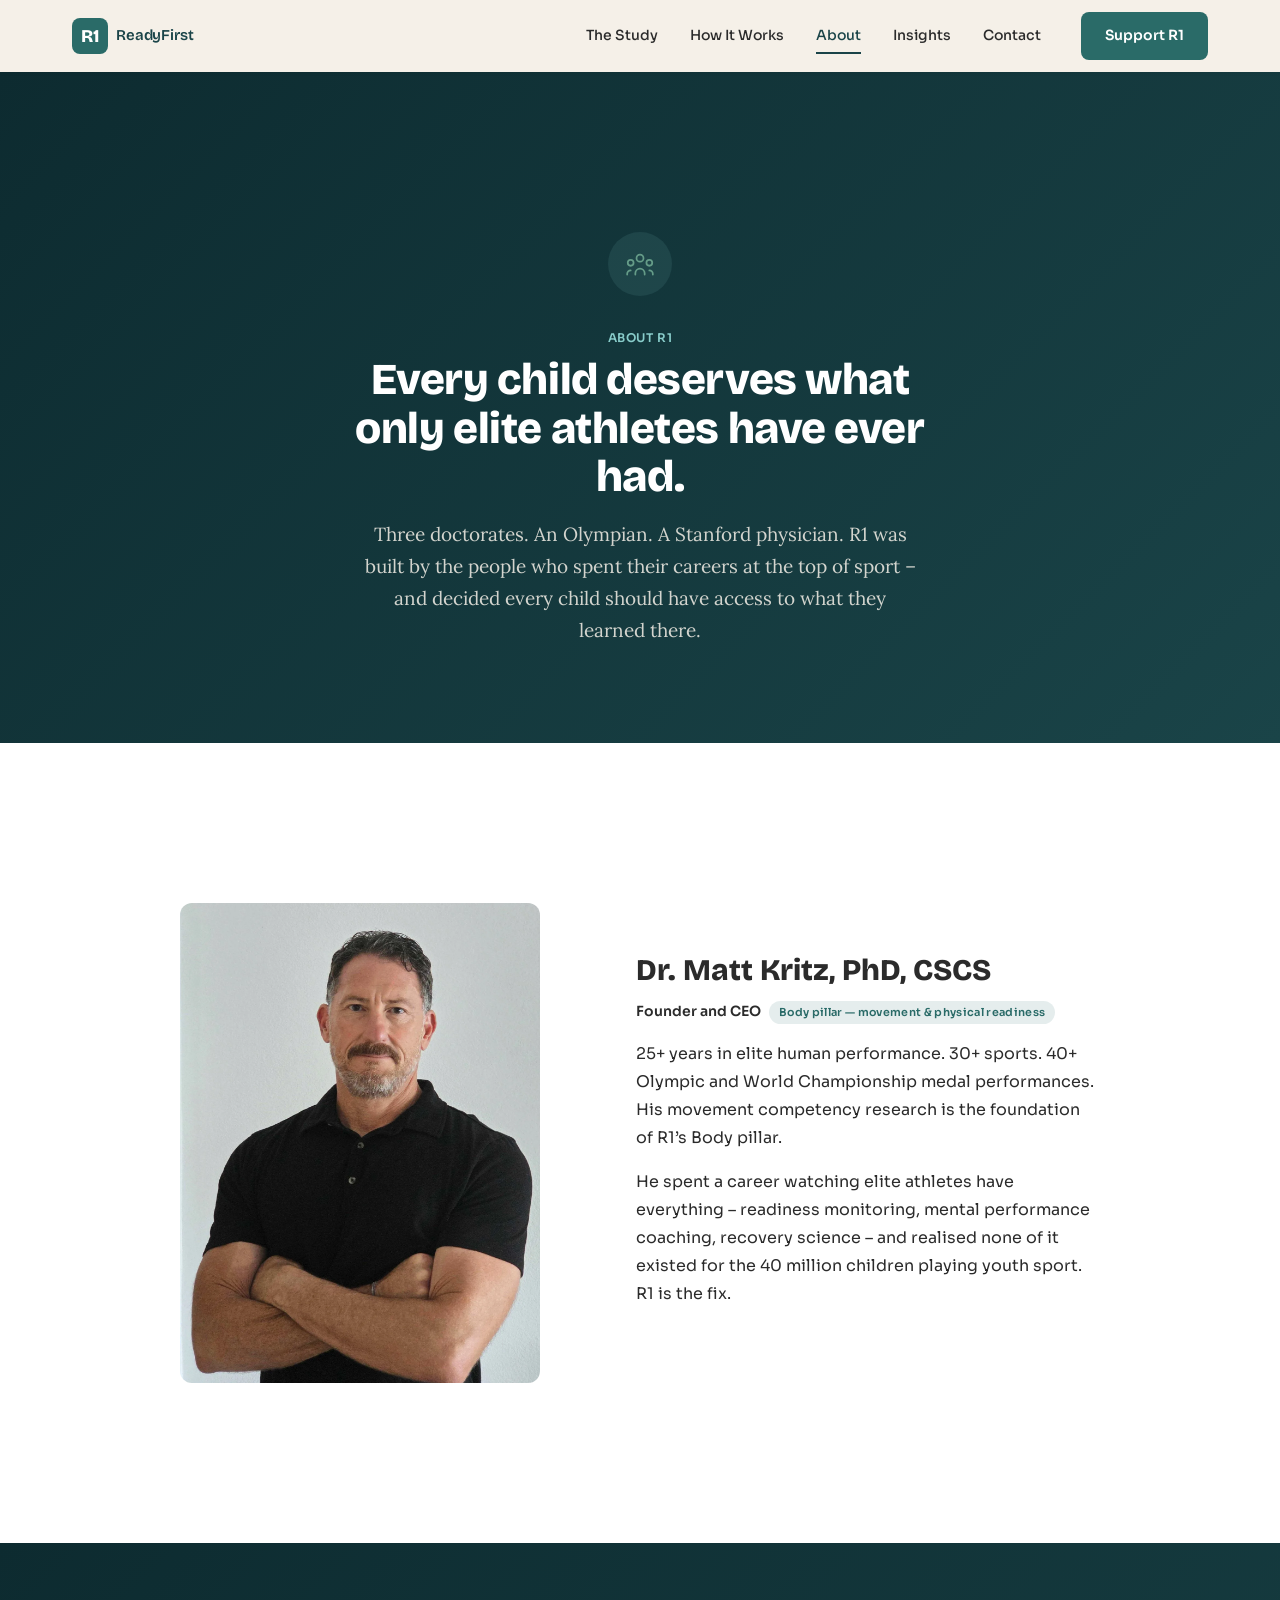
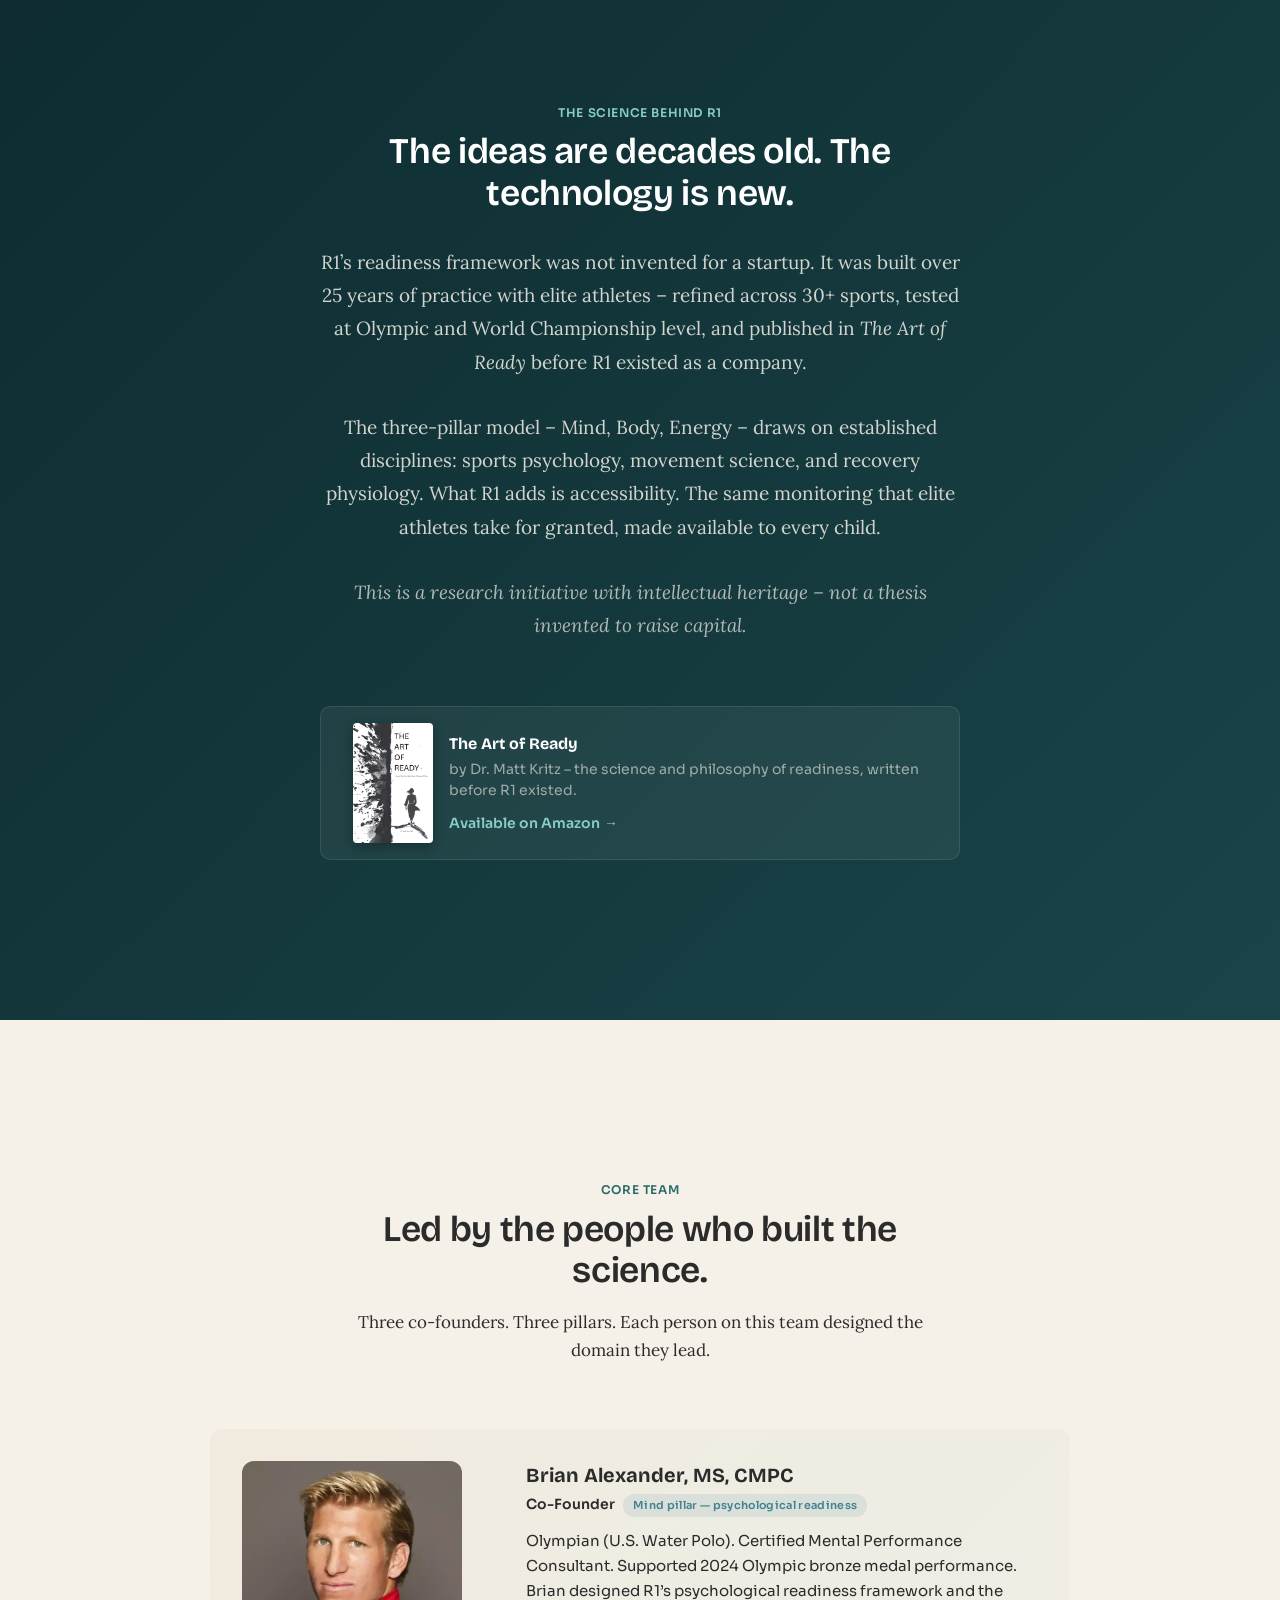
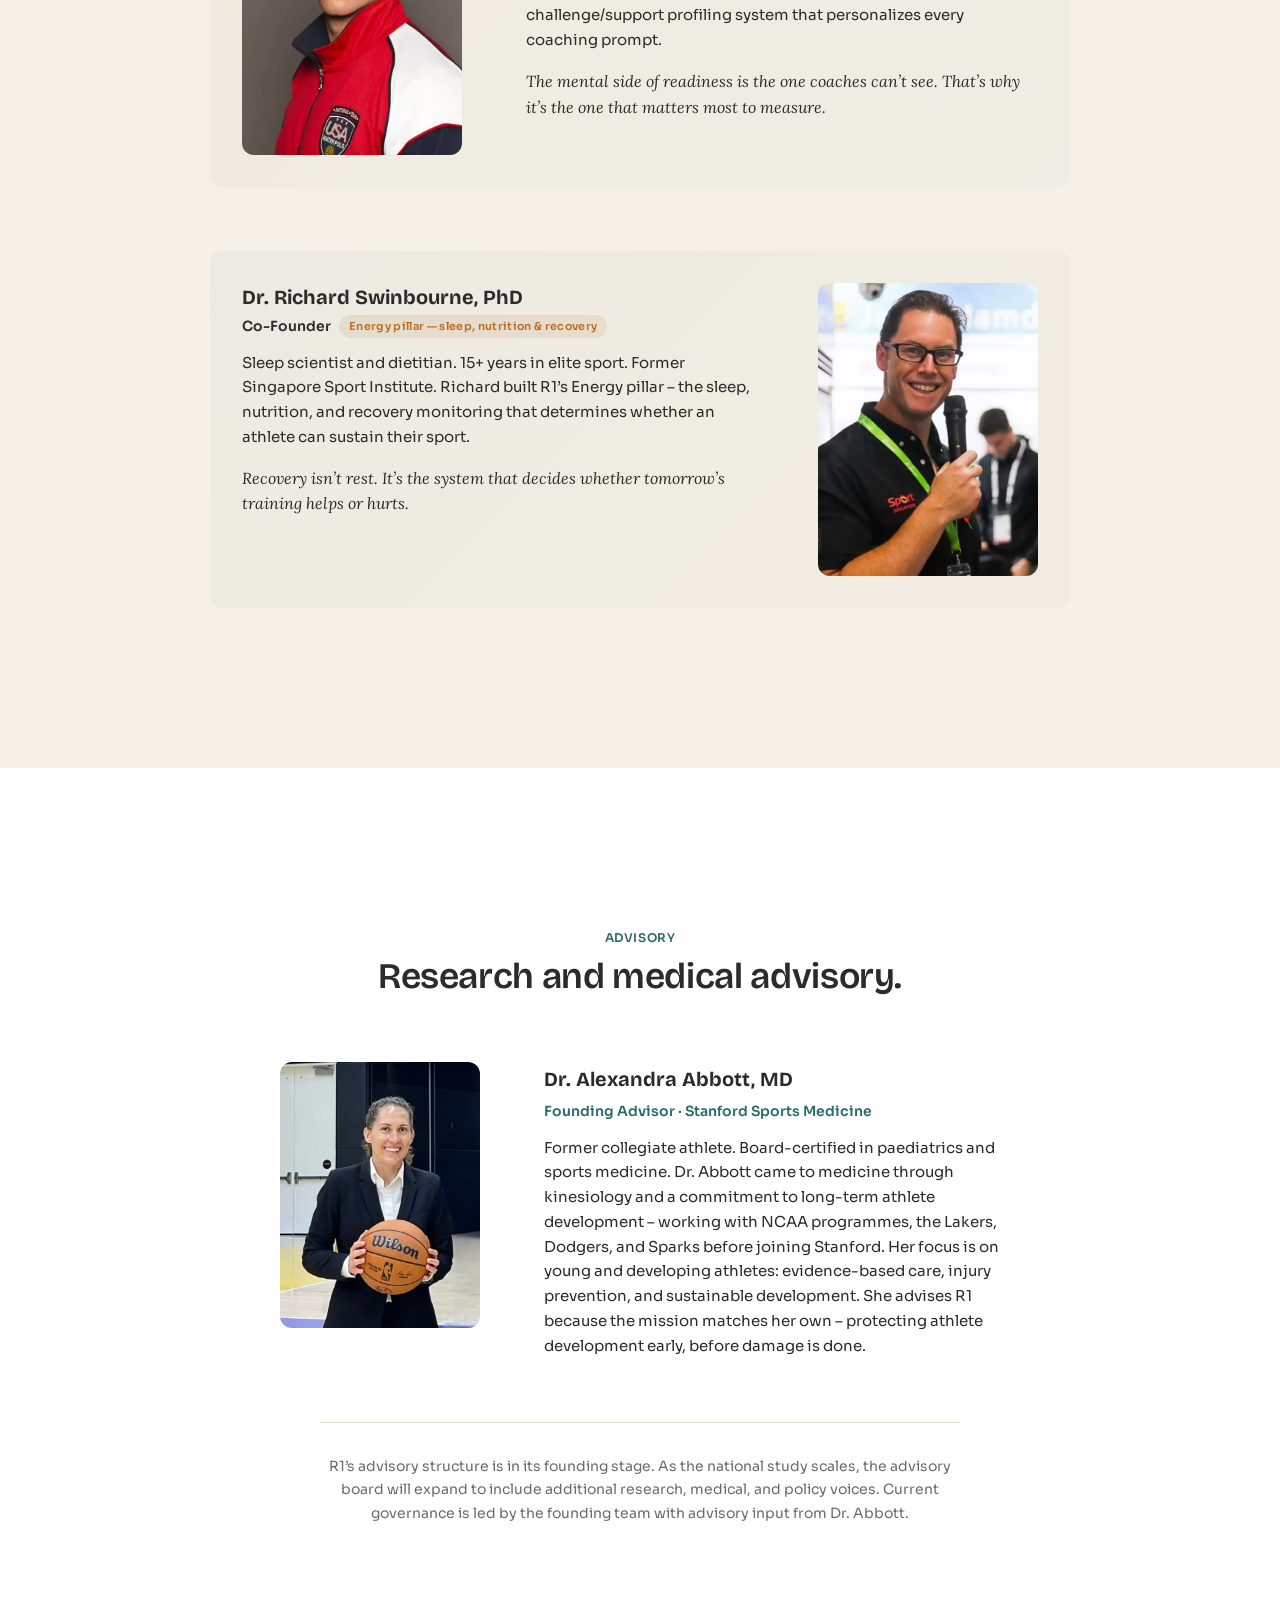
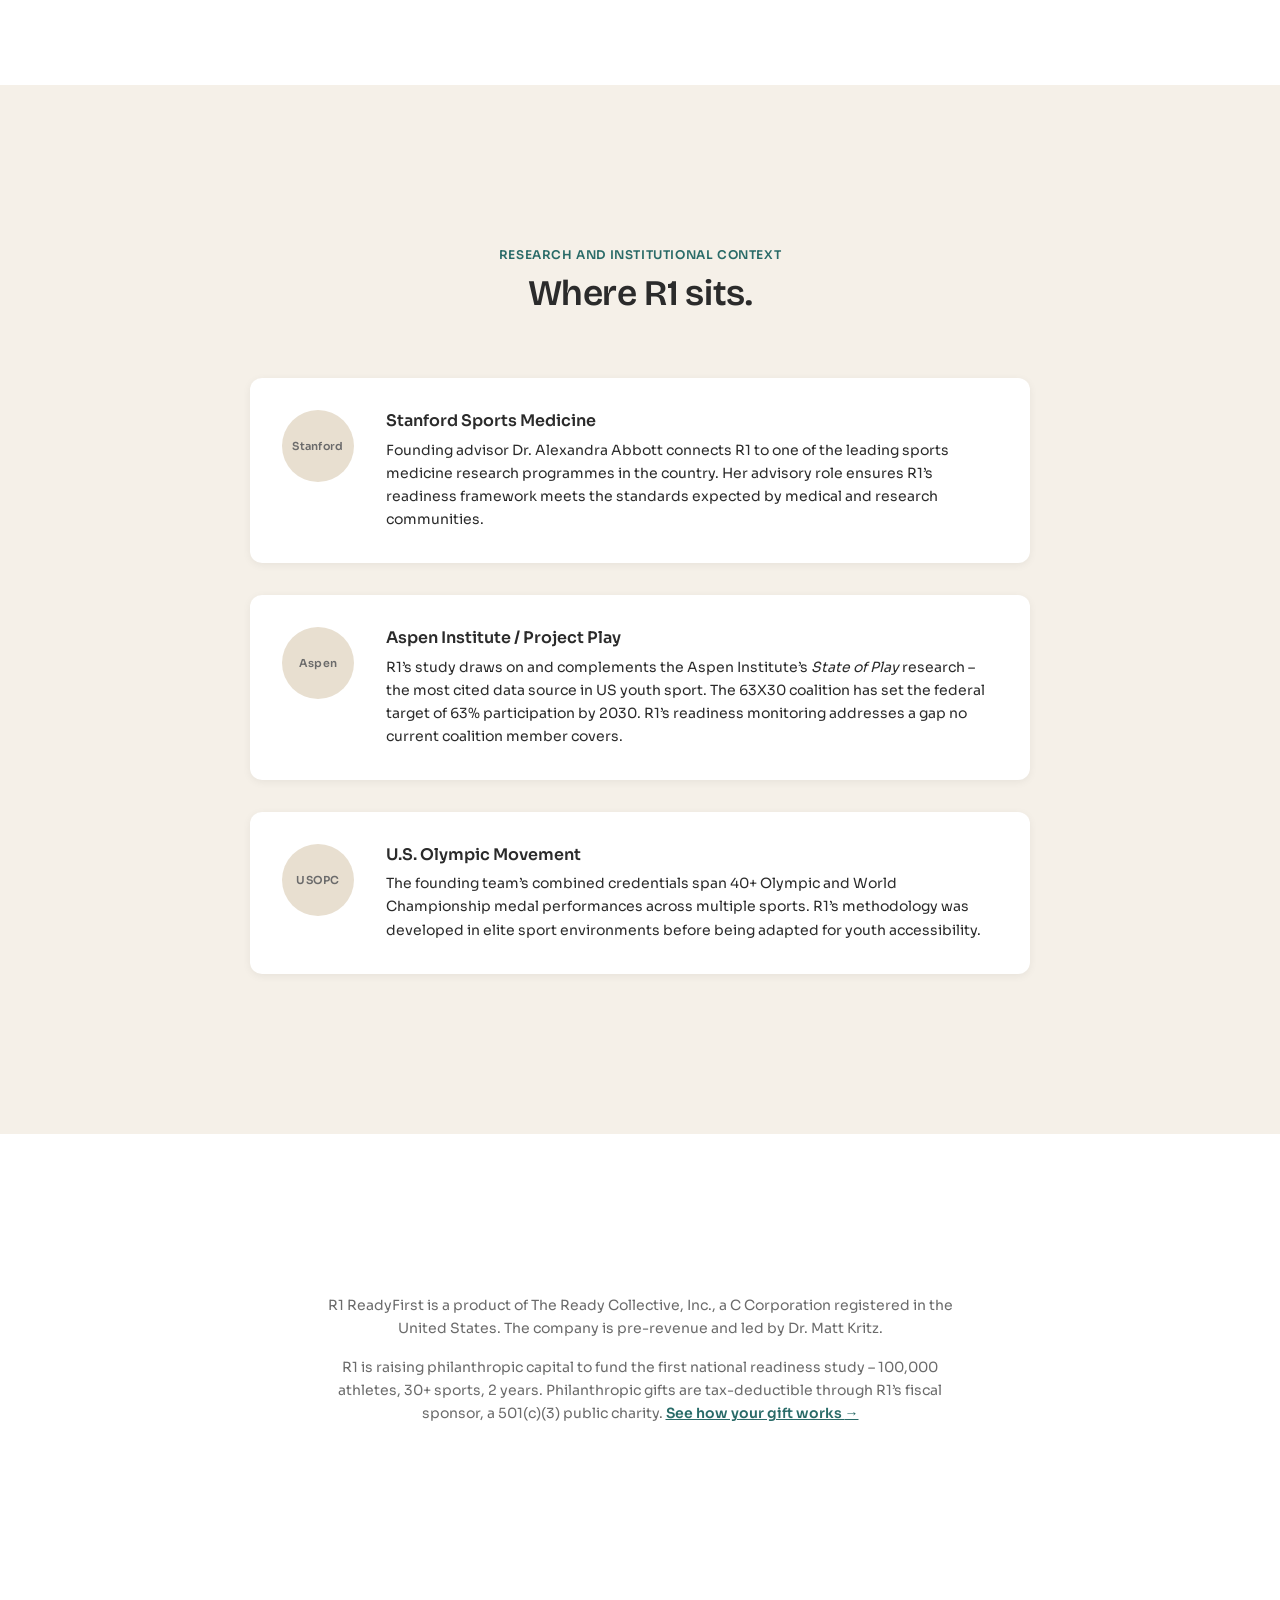
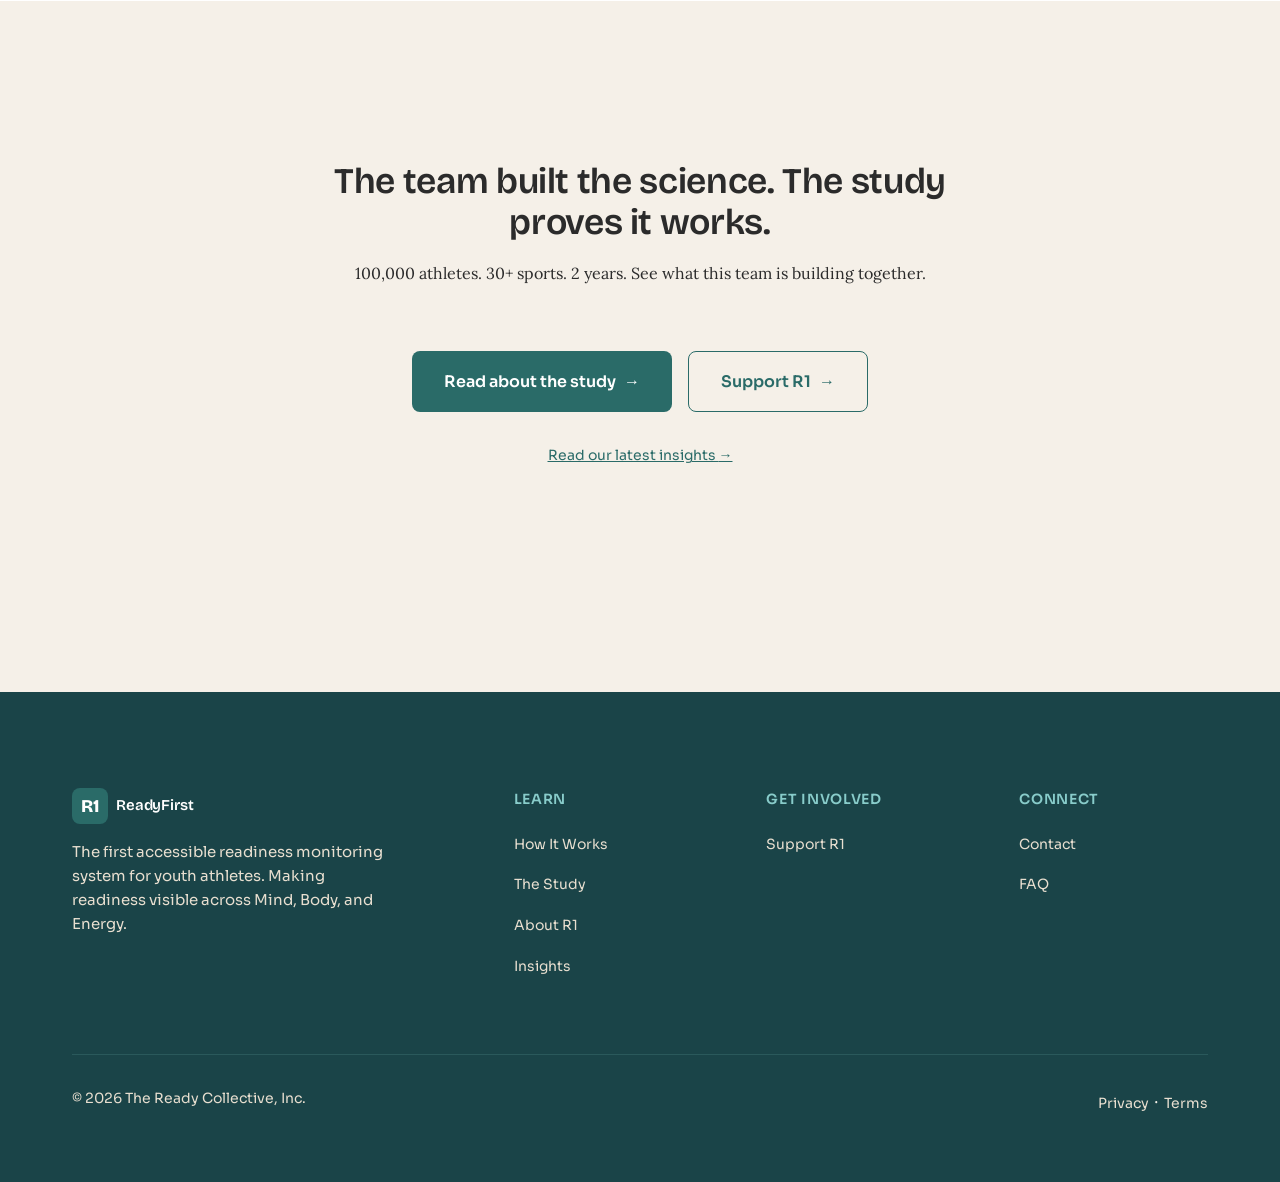
==== commit c7006f1d: "Add files via upload" ====
--- a/about.html
+++ b/about.html
@@ -4,10 +4,14 @@
 <meta charset="UTF-8">
 <meta name="viewport" content="width=device-width, initial-scale=1.0">
 <title>About – R1 ReadyFirst</title>
-<meta name="description" content="The team behind R1 ReadyFirst. 3 PhDs, an Olympian, a Stanford advisor. 25+ years building the science behind youth athlete readiness.">
+<meta name="description" content="The team behind R1 ReadyFirst. 3 doctorates, an Olympian, a Stanford advisor. 25+ years building the science behind youth athlete readiness.">
 <meta property="og:title" content="About – R1 ReadyFirst">
-<meta property="og:description" content="Meet the team behind R1 ReadyFirst – 3 PhDs, an Olympian, and a Stanford advisor building the first youth readiness system.">
+<meta property="og:description" content="Meet the team behind R1 ReadyFirst – 3 doctorates, an Olympian, and a Stanford advisor building the first youth readiness system.">
 <meta property="og:image" content="https://www.readyfirst.com/img/og-card.png">
+<meta property="og:image:width" content="1200">
+<meta property="og:image:height" content="630">
+<meta name="twitter:card" content="summary_large_image">
+<meta name="twitter:image" content="https://www.readyfirst.com/img/og-card.png">
 <meta property="og:type" content="website">
 <meta property="og:url" content="https://www.readyfirst.com/about.html">
 <link rel="preconnect" href="https://fonts.googleapis.com">
@@ -42,7 +46,7 @@
     <div class="about-hero__icon"><svg viewBox="0 0 24 24" fill="none" stroke="rgba(149,213,178,.6)" stroke-width="1.5" stroke-linecap="round" stroke-linejoin="round"><circle cx="12" cy="7" r="3"/><circle cx="4" cy="11" r="2.5"/><circle cx="20" cy="11" r="2.5"/><path d="M8 21v-1a4 4 0 018 0v1"/><path d="M1 21v-.5a3 3 0 013-3"/><path d="M23 21v-.5a3 3 0 00-3-3"/></svg></div>
     <span class="section-eyebrow">About R1</span>
     <h1>Every child deserves what only elite athletes have ever had.</h1>
-    <p>Three PhDs. An Olympian. A Stanford physician. R1 was built by the people who spent their careers at the top of sport &ndash; and decided every child should have access to what they learned there.</p>
+    <p>Three doctorates. An Olympian. A Stanford physician. R1 was built by the people who spent their careers at the top of sport &ndash; and decided every child should have access to what they learned there.</p>
   </div>
 </section>
 
